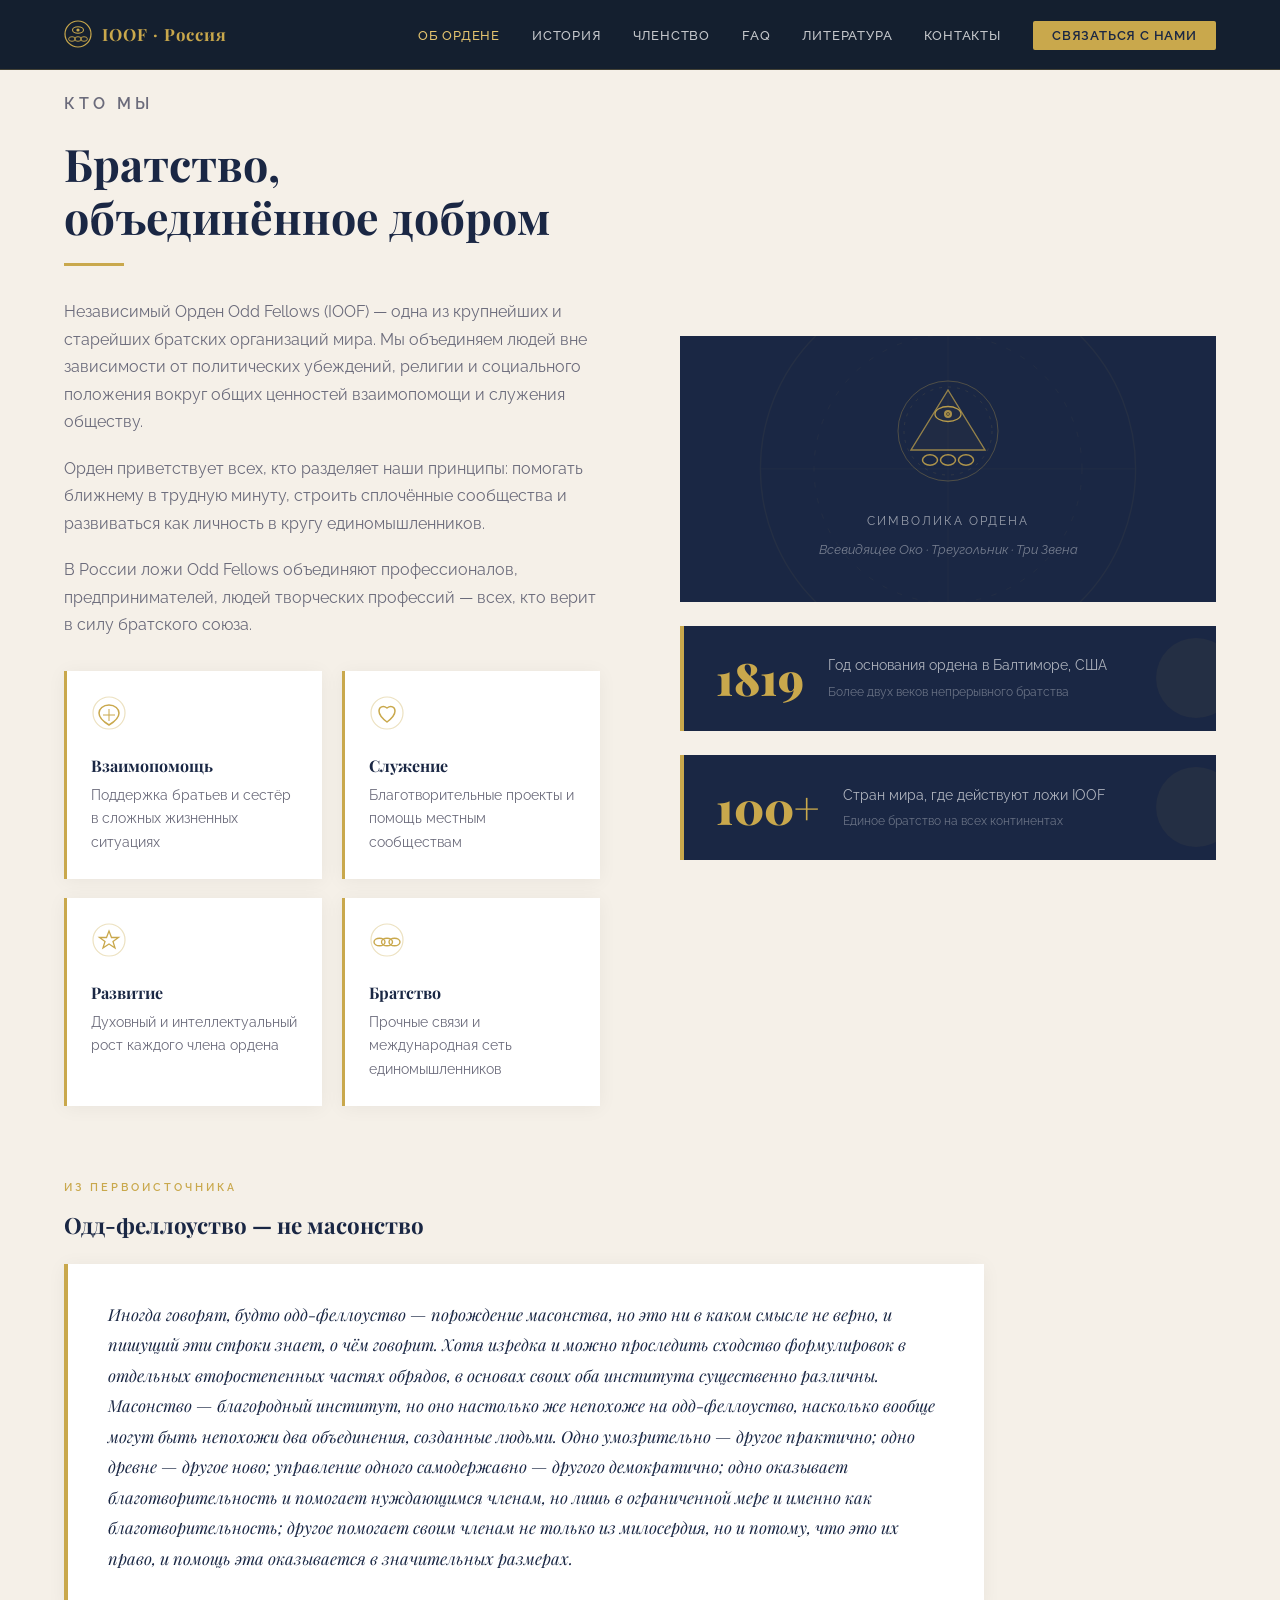
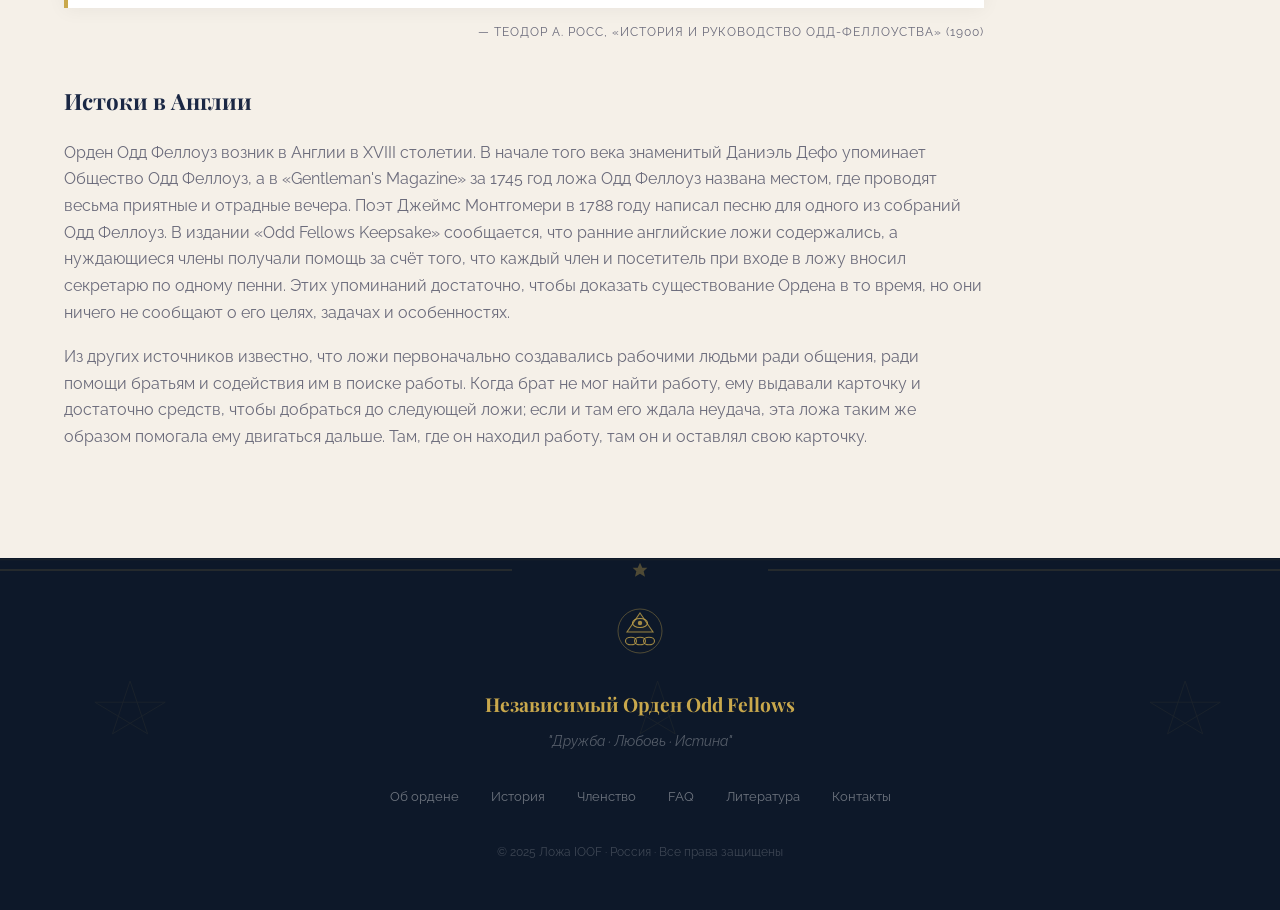
==== about.html @ f2718b56 "Cache-bust style.css and script.js across all pages The excerpt block added to about.html rendered u" ====
<!DOCTYPE html>
<html lang="ru">
<head>
<meta charset="UTF-8">
<meta name="viewport" content="width=device-width, initial-scale=1.0">
<title>Об ордене — Независимый Орден Odd Fellows</title>
<meta name="description" content="Кто мы: братство Odd Fellows, объединяющее людей вокруг дружбы, служения и взаимопомощи.">
<link href="https://fonts.googleapis.com/css2?family=Playfair+Display:ital,wght@0,400;0,600;0,700;0,900;1,400&family=Raleway:wght@300;400;500;600&display=swap" rel="stylesheet">
<link rel="stylesheet" href="style.css?v=2">
</head>
<body>
<nav>
  <a class="nav-logo" href="index.html">
    <svg width="28" height="28" viewBox="0 0 28 28" fill="none">
      <circle cx="14" cy="14" r="13" stroke="#c9a84c" stroke-width="1.2"/>
      <ellipse cx="14" cy="10" rx="5.5" ry="3.2" stroke="#c9a84c" stroke-width="1.1" fill="none"/>
      <circle cx="14" cy="10" r="1.6" fill="#c9a84c"/>
      <ellipse cx="8"  cy="19" rx="3.4" ry="2.3" stroke="#c9a84c" stroke-width=".9" fill="none"/>
      <ellipse cx="14" cy="19" rx="3.4" ry="2.3" stroke="#c9a84c" stroke-width=".9" fill="none"/>
      <ellipse cx="20" cy="19" rx="3.4" ry="2.3" stroke="#c9a84c" stroke-width=".9" fill="none"/>
    </svg>
    IOOF · Россия
  </a>
  <ul class="nav-links" id="navLinks">
    <li><a href="about.html" class="active">Об ордене</a></li>
    <li><a href="history.html">История</a></li>
    <li><a href="membership.html">Членство</a></li>
    <li><a href="faq.html">FAQ</a></li>
    <li><a href="literature.html">Литература</a></li>
    <li><a href="contact.html">Контакты</a></li>
    <li><a href="contact.html" class="nav-cta">Связаться с нами</a></li>
  </ul>
  <div class="burger" id="burger" onclick="toggleMenu()"><span></span><span></span><span></span></div>
</nav>
<section id="about">

  <!-- Background geometric watermark -->
  <svg class="about-bg-pattern" style="position:absolute;inset:0;width:100%;height:100%;pointer-events:none;opacity:.06" viewBox="0 0 1200 700" preserveAspectRatio="xMidYMid slice">
    <!-- Large hexagon grid pattern -->
    <g stroke="#1a2744" fill="none" stroke-width=".7">
      <polygon points="100,40 130,23 160,40 160,74 130,91 100,74"/>
      <polygon points="160,74 190,57 220,74 220,108 190,125 160,108"/>
      <polygon points="220,40 250,23 280,40 280,74 250,91 220,74"/>
      <polygon points="280,74 310,57 340,74 340,108 310,125 280,108"/>
      <polygon points="1000,500 1030,483 1060,500 1060,534 1030,551 1000,534"/>
      <polygon points="1060,534 1090,517 1120,534 1120,568 1090,585 1060,568"/>
    </g>
    <!-- Large compass rose center right -->
    <g transform="translate(1050,350)" stroke="#1a2744" fill="none" stroke-width=".6" opacity=".8">
      <circle r="80"/>
      <circle r="55" stroke-dasharray="4,8"/>
      <line x1="0" y1="-80" x2="0" y2="80"/>
      <line x1="-80" y1="0" x2="80" y2="0"/>
      <line x1="-56" y1="-56" x2="56" y2="56"/>
      <line x1="56" y1="-56" x2="-56" y2="56"/>
      <polygon points="0,-88 4,-74 0,-68 -4,-74" fill="#c9a84c" opacity=".5"/>
    </g>
  </svg>

  <div class="max-w">
    <div class="about-grid">
      <div class="about-text" style="position:relative;z-index:2">
        <p class="section-eyebrow">Кто мы</p>
        <h2 class="section-title">Братство,<br>объединённое добром</h2>
        <div class="gold-rule"></div>
        <p>Независимый Орден Odd Fellows (IOOF) — одна из крупнейших и старейших братских организаций мира. Мы объединяем людей вне зависимости от политических убеждений, религии и социального положения вокруг общих ценностей взаимопомощи и служения обществу.</p>
        <p>Орден приветствует всех, кто разделяет наши принципы: помогать ближнему в трудную минуту, строить сплочённые сообщества и развиваться как личность в кругу единомышленников.</p>
        <p>В России ложи Odd Fellows объединяют профессионалов, предпринимателей, людей творческих профессий — всех, кто верит в силу братского союза.</p>
        <div class="about-values">
          <!-- Value cards with SVG icons -->
          <div class="value-card">
            <svg class="value-card-icon" viewBox="0 0 36 36">
              <circle cx="18" cy="18" r="16" fill="none" stroke="#c9a84c" stroke-width="1.2" opacity=".35"/>
              <path d="M18 10 C12 10 8 14 8 18 C8 23 13 27 18 30 C23 27 28 23 28 18 C28 14 24 10 18 10Z" fill="none" stroke="#c9a84c" stroke-width="1.5"/>
              <line x1="18" y1="14" x2="18" y2="26" stroke="#c9a84c" stroke-width="1"/>
              <line x1="12" y1="20" x2="24" y2="20" stroke="#c9a84c" stroke-width="1"/>
            </svg>
            <h4>Взаимопомощь</h4>
            <p>Поддержка братьев и сестёр в сложных жизненных ситуациях</p>
          </div>
          <div class="value-card">
            <svg class="value-card-icon" viewBox="0 0 36 36">
              <circle cx="18" cy="18" r="16" fill="none" stroke="#c9a84c" stroke-width="1.2" opacity=".35"/>
              <path d="M10 16 C10 12 14 10 18 13 C22 10 26 12 26 16 C26 21 18 27 18 27 C18 27 10 21 10 16Z" fill="none" stroke="#c9a84c" stroke-width="1.5"/>
            </svg>
            <h4>Служение</h4>
            <p>Благотворительные проекты и помощь местным сообществам</p>
          </div>
          <div class="value-card">
            <svg class="value-card-icon" viewBox="0 0 36 36">
              <circle cx="18" cy="18" r="16" fill="none" stroke="#c9a84c" stroke-width="1.2" opacity=".35"/>
              <polygon points="18,9 20.5,15.5 27.5,15.5 22,19.5 24,26 18,22 12,26 14,19.5 8.5,15.5 15.5,15.5" fill="none" stroke="#c9a84c" stroke-width="1.3"/>
            </svg>
            <h4>Развитие</h4>
            <p>Духовный и интеллектуальный рост каждого члена ордена</p>
          </div>
          <div class="value-card">
            <svg class="value-card-icon" viewBox="0 0 36 36">
              <circle cx="18" cy="18" r="16" fill="none" stroke="#c9a84c" stroke-width="1.2" opacity=".35"/>
              <!-- Three linked chain loops -->
              <ellipse cx="10.5" cy="20" rx="5.5" ry="3.8" stroke="#c9a84c" stroke-width="1.4" fill="none"/>
              <ellipse cx="18" cy="20" rx="5.5" ry="3.8" stroke="#c9a84c" stroke-width="1.4" fill="none"/>
              <ellipse cx="25.5" cy="20" rx="5.5" ry="3.8" stroke="#c9a84c" stroke-width="1.4" fill="none"/>
            </svg>
            <h4>Братство</h4>
            <p>Прочные связи и международная сеть единомышленников</p>
          </div>
        </div>
      </div>

      <div class="about-visual" style="position:relative;z-index:2">
        <!-- Decorative IOOF symbol card -->
        <div style="background:var(--navy);padding:2.5rem;text-align:center;position:relative;overflow:hidden">
          <svg style="position:absolute;inset:0;width:100%;height:100%;opacity:.06" viewBox="0 0 400 300" preserveAspectRatio="xMidYMid slice">
            <circle cx="200" cy="150" r="140" fill="none" stroke="#c9a84c" stroke-width="1"/>
            <circle cx="200" cy="150" r="100" fill="none" stroke="#c9a84c" stroke-width=".6" stroke-dasharray="4,8"/>
            <line x1="60" y1="150" x2="340" y2="150" stroke="#c9a84c" stroke-width=".5"/>
            <line x1="200" y1="10" x2="200" y2="290" stroke="#c9a84c" stroke-width=".5"/>
          </svg>
          <svg width="110" height="110" viewBox="0 0 110 110" style="position:relative;z-index:1">
            <!-- Outer decorative ring -->
            <circle cx="55" cy="55" r="50" fill="none" stroke="#c9a84c" stroke-width="1" opacity=".3"/>
            <circle cx="55" cy="55" r="44" fill="none" stroke="#c9a84c" stroke-width=".6" opacity=".2" stroke-dasharray="3,6"/>
            <!-- Triangle -->
            <polygon points="55,14 92,74 18,74" stroke="#c9a84c" stroke-width="1.4" fill="rgba(201,168,76,.05)" opacity=".7"/>
            <!-- All-seeing eye -->
            <ellipse cx="55" cy="38" rx="13" ry="7.5" stroke="#c9a84c" stroke-width="1.3" fill="none" opacity=".9"/>
            <circle cx="55" cy="38" r="4" fill="#c9a84c" opacity=".8"/>
            <circle cx="55" cy="38" r="1.5" fill="none" stroke="rgba(13,24,41,.5)" stroke-width="1"/>
            <!-- Three links -->
            <ellipse cx="37" cy="84" rx="7.5" ry="5.2" stroke="#c9a84c" stroke-width="1.5" fill="none" opacity=".85"/>
            <ellipse cx="55" cy="84" rx="7.5" ry="5.2" stroke="#c9a84c" stroke-width="1.5" fill="none" opacity=".85"/>
            <ellipse cx="73" cy="84" rx="7.5" ry="5.2" stroke="#c9a84c" stroke-width="1.5" fill="none" opacity=".85"/>
          </svg>
          <p style="color:rgba(255,255,255,.55);font-size:.78rem;letter-spacing:2px;text-transform:uppercase;margin-top:1rem;position:relative;z-index:1">Символика Ордена</p>
          <p style="color:rgba(255,255,255,.4);font-size:.82rem;margin-top:.5rem;position:relative;z-index:1;font-style:italic">Всевидящее Око · Треугольник · Три Звена</p>
        </div>

        <!-- Stats -->
        <div class="stat-row">
          <div class="stat-num">1819</div>
          <div>
            <div class="stat-desc">Год основания ордена в Балтиморе, США</div>
            <div style="font-size:.75rem;color:rgba(255,255,255,.35);margin-top:.2rem">Более двух веков непрерывного братства</div>
          </div>
        </div>
        <div class="stat-row">
          <div class="stat-num">100+</div>
          <div>
            <div class="stat-desc">Стран мира, где действуют ложи IOOF</div>
            <div style="font-size:.75rem;color:rgba(255,255,255,.35);margin-top:.2rem">Единое братство на всех континентах</div>
          </div>
        </div>
      </div>
    </div>

    <div class="about-excerpt" style="position:relative;z-index:2">
      <p class="excerpt-eyebrow">Из первоисточника</p>
      <h3 class="excerpt-heading">Одд-феллоуство — не масонство</h3>
      <div class="excerpt-quote">
        <p>Иногда говорят, будто одд-феллоуство — порождение масонства, но это ни в каком смысле не верно, и пишущий эти строки знает, о чём говорит. Хотя изредка и можно проследить сходство формулировок в отдельных второстепенных частях обрядов, в основах своих оба института существенно различны. Масонство — благородный институт, но оно настолько же непохоже на одд-феллоуство, насколько вообще могут быть непохожи два объединения, созданные людьми. Одно умозрительно — другое практично; одно древне — другое ново; управление одного самодержавно — другого демократично; одно оказывает благотворительность и помогает нуждающимся членам, но лишь в ограниченной мере и именно как благотворительность; другое помогает своим членам не только из милосердия, но и потому, что это их право, и помощь эта оказывается в значительных размерах.</p>
      </div>
      <p class="excerpt-source">— Теодор А. Росс, «История и руководство одд-феллоуства» (1900)</p>

      <h3 class="excerpt-heading">Истоки в Англии</h3>
      <div class="excerpt-body">
        <p>Орден Одд Феллоуз возник в Англии в XVIII столетии. В начале того века знаменитый Даниэль Дефо упоминает Общество Одд Феллоуз, а в «Gentleman's Magazine» за 1745 год ложа Одд Феллоуз названа местом, где проводят весьма приятные и отрадные вечера. Поэт Джеймс Монтгомери в 1788 году написал песню для одного из собраний Одд Феллоуз. В издании «Odd Fellows Keepsake» сообщается, что ранние английские ложи содержались, а нуждающиеся члены получали помощь за счёт того, что каждый член и посетитель при входе в ложу вносил секретарю по одному пенни. Этих упоминаний достаточно, чтобы доказать существование Ордена в то время, но они ничего не сообщают о его целях, задачах и особенностях.</p>
        <p>Из других источников известно, что ложи первоначально создавались рабочими людьми ради общения, ради помощи братьям и содействия им в поиске работы. Когда брат не мог найти работу, ему выдавали карточку и достаточно средств, чтобы добраться до следующей ложи; если и там его ждала неудача, эта ложа таким же образом помогала ему двигаться дальше. Там, где он находил работу, там он и оставлял свою карточку.</p>
      </div>
    </div>
  </div>
</section>
<footer>
  <!-- Decorative background SVG -->
  <svg style="position:absolute;inset:0;width:100%;height:100%;opacity:.07;pointer-events:none" viewBox="0 0 1400 200" preserveAspectRatio="xMidYMid slice">
    <!-- Full-width star pattern -->
    <g stroke="#c9a84c" fill="none" stroke-width=".5">
      <polygon points="100,100 110,70 120,100 90,82 130,82"/>
      <polygon points="400,100 410,70 420,100 390,82 430,82"/>
      <polygon points="700,100 710,70 720,100 690,82 730,82"/>
      <polygon points="1000,100 1010,70 1020,100 990,82 1030,82"/>
      <polygon points="1300,100 1310,70 1320,100 1290,82 1330,82"/>
    </g>
    <line x1="0" y1="1" x2="1400" y2="1" stroke="#c9a84c" stroke-width=".7"/>
  </svg>
  <!-- Ornamental top border -->
  <svg style="position:absolute;top:0;left:0;right:0;width:100%;height:24px;opacity:.35" viewBox="0 0 1400 24" preserveAspectRatio="xMidYMid meet">
    <line x1="0" y1="12" x2="560" y2="12" stroke="#c9a84c" stroke-width=".8"/>
    <g transform="translate(700,12)">
      <polygon points="0,-8 2.5,-2.5 8,-2.5 4,1.5 5.5,7.5 0,4 -5.5,7.5 -4,1.5 -8,-2.5 -2.5,-2.5" fill="#c9a84c"/>
    </g>
    <line x1="840" y1="12" x2="1400" y2="12" stroke="#c9a84c" stroke-width=".8"/>
  </svg>

  <div style="position:relative;z-index:2;margin-bottom:2rem">
    <svg width="50" height="50" viewBox="0 0 50 50" style="display:block;margin:0 auto 1rem">
      <circle cx="25" cy="25" r="22" fill="none" stroke="#c9a84c" stroke-width=".9" opacity=".4"/>
      <ellipse cx="25" cy="17" rx="7.5" ry="4.5" stroke="#c9a84c" stroke-width="1.1" fill="none" opacity=".85"/>
      <circle cx="25" cy="17" r="2.2" fill="#c9a84c" opacity=".8"/>
      <polygon points="25,7 38,26 12,26" stroke="#c9a84c" stroke-width="1.1" fill="rgba(201,168,76,.06)" opacity=".75"/>
      <ellipse cx="16" cy="35" rx="5.5" ry="3.8" stroke="#c9a84c" stroke-width="1.1" fill="none" opacity=".8"/>
      <ellipse cx="25" cy="35" rx="5.5" ry="3.8" stroke="#c9a84c" stroke-width="1.1" fill="none" opacity=".8"/>
      <ellipse cx="34" cy="35" rx="5.5" ry="3.8" stroke="#c9a84c" stroke-width="1.1" fill="none" opacity=".8"/>
    </svg>
  </div>

  <div class="footer-logo">Независимый Орден Odd Fellows</div>
  <p class="footer-motto">"Дружба · Любовь · Истина"</p>
  <div class="footer-links">
    <a href="about.html">Об ордене</a>
    <a href="history.html">История</a>
    <a href="membership.html">Членство</a>
    <a href="faq.html">FAQ</a>
    <a href="literature.html">Литература</a>
    <a href="contact.html">Контакты</a>
  </div>
  <p class="footer-copy">© 2025 Ложа IOOF · Россия · Все права защищены</p>
</footer>
<script src="script.js?v=2"></script>
</body>
</html>
---- style.css ----
*,*::before,*::after{box-sizing:border-box;margin:0;padding:0}
:root{
  --navy:#1a2744;--navy2:#243460;--navy3:#0d1829;
  --gold:#c9a84c;--gold2:#e2c26e;--gold3:#f0d898;
  --cream:#f5f0e8;--white:#ffffff;
  --text:#1e1e2e;--muted:#6b6b7b;
}
html{scroll-behavior:smooth}
body{font-family:'Raleway',sans-serif;background:var(--white);color:var(--text);line-height:1.7;overflow-x:hidden}

/* NAV */
nav{position:fixed;top:0;left:0;right:0;z-index:100;background:rgba(13,24,41,0.97);backdrop-filter:blur(10px);display:flex;align-items:center;justify-content:space-between;padding:0 5%;height:70px;border-bottom:1px solid rgba(201,168,76,0.25)}
.nav-logo{font-family:'Playfair Display',serif;color:var(--gold);font-size:1.05rem;font-weight:700;letter-spacing:1px;text-decoration:none;display:flex;align-items:center;gap:10px}
.nav-links{display:flex;gap:2rem;list-style:none}
.nav-links a{color:rgba(255,255,255,0.75);text-decoration:none;font-size:0.82rem;font-weight:500;letter-spacing:0.8px;text-transform:uppercase;transition:color .2s}
.nav-links a:hover{color:var(--gold2)}
.nav-cta{background:var(--gold);color:var(--navy)!important;padding:.45rem 1.2rem;border-radius:2px;font-weight:600!important;transition:background .2s!important}
.nav-cta:hover{background:var(--gold2)!important}
.burger{display:none;flex-direction:column;gap:5px;cursor:pointer}
.burger span{width:24px;height:2px;background:var(--gold);display:block}

/* HERO */
#home{min-height:100vh;background:linear-gradient(170deg,#060e1c 0%,var(--navy) 55%,var(--navy2) 100%);display:flex;flex-direction:column;align-items:center;justify-content:center;text-align:center;padding:100px 5% 80px;position:relative;overflow:hidden}
.hero-stars{position:absolute;inset:0;pointer-events:none;z-index:0}
.hero-geo{position:absolute;inset:0;pointer-events:none;z-index:1}
.hero-content{position:relative;z-index:3}
.hero-badge{font-size:.7rem;font-weight:600;letter-spacing:4px;text-transform:uppercase;color:var(--gold);opacity:.8;margin-bottom:1.2rem}
.hero-title{font-family:'Playfair Display',serif;font-size:clamp(2.4rem,6vw,5rem);font-weight:900;color:var(--white);line-height:1.08;margin-bottom:.5rem}
.hero-title em{font-style:normal;color:var(--gold)}
.hero-sub{font-size:clamp(.95rem,2vw,1.2rem);font-weight:300;color:rgba(255,255,255,.55);margin-bottom:2.5rem}
.hero-motto{font-family:'Playfair Display',serif;font-size:1rem;font-style:italic;color:rgba(255,255,255,.4);margin-bottom:3rem;line-height:1.9}
.hero-btns{display:flex;gap:1rem;flex-wrap:wrap;justify-content:center}
.btn-primary{background:var(--gold);color:var(--navy);padding:.9rem 2.2rem;text-decoration:none;font-weight:700;font-size:.88rem;letter-spacing:1px;text-transform:uppercase;border-radius:2px;transition:background .2s,transform .2s;display:inline-block}
.btn-primary:hover{background:var(--gold2);transform:translateY(-2px)}
.btn-outline{border:1.5px solid rgba(201,168,76,.5);color:rgba(255,255,255,.85);padding:.9rem 2.2rem;text-decoration:none;font-weight:500;font-size:.88rem;letter-spacing:1px;text-transform:uppercase;border-radius:2px;transition:border-color .2s,color .2s,transform .2s;display:inline-block}
.btn-outline:hover{border-color:var(--gold);color:var(--gold);transform:translateY(-2px)}
.scroll-cue{position:absolute;bottom:28px;left:50%;transform:translateX(-50%);z-index:3;display:flex;flex-direction:column;align-items:center;gap:6px;opacity:.4;animation:bounce 2.2s ease-in-out infinite}
.scroll-cue span{width:1px;height:32px;background:var(--gold);display:block}
.scroll-cue small{font-size:.62rem;letter-spacing:3px;text-transform:uppercase;color:var(--gold)}

/* KEYFRAMES */
@keyframes bounce{0%,100%{transform:translateX(-50%) translateY(0)}50%{transform:translateX(-50%) translateY(7px)}}
@keyframes rotate-slow{from{transform:rotate(0deg)}to{transform:rotate(360deg)}}
@keyframes rotate-rev{from{transform:rotate(0deg)}to{transform:rotate(-360deg)}}
@keyframes float-y{0%,100%{transform:translateY(0)}50%{transform:translateY(-9px)}}
@keyframes pulse-gold{0%,100%{opacity:.4}50%{opacity:1}}
@keyframes twinkle{0%,100%{opacity:.15}50%{opacity:.9}}
@keyframes fadeUp{from{opacity:0;transform:translateY(24px)}to{opacity:1;transform:none}}
@keyframes spin-ring{from{transform:rotate(0deg)}to{transform:rotate(360deg)}}
@keyframes draw-line{from{stroke-dashoffset:600}to{stroke-dashoffset:0}}
@keyframes shimmer{0%,100%{opacity:.6}50%{opacity:1}}
@keyframes chain-pulse{0%,100%{opacity:.7}50%{opacity:1;filter:drop-shadow(0 0 6px rgba(201,168,76,.6))}}

/* SECTIONS */
section{padding:90px 5%}
.section-eyebrow{font-size:.7rem;font-weight:600;letter-spacing:4px;text-transform:uppercase;color:var(--gold);margin-bottom:.8rem}
.section-title{font-family:'Playfair Display',serif;font-size:clamp(1.8rem,3.5vw,2.8rem);font-weight:700;color:var(--navy);line-height:1.2;margin-bottom:1.2rem}
.section-title.light{color:var(--white)}
.gold-rule{width:60px;height:3px;background:var(--gold);margin-bottom:2rem}
.gold-rule.center{margin-left:auto;margin-right:auto}
.max-w{max-width:1200px;margin:0 auto}

/* ORNAMENTAL DIVIDERS */
.orn-divider{display:flex;align-items:center;justify-content:center;padding:0 5%;background:var(--cream)}
.orn-divider-dark{display:flex;align-items:center;justify-content:center;padding:0 5%;background:var(--navy)}

/* ABOUT */
#about{background:var(--cream);position:relative;overflow:hidden}
.about-bg-pattern{position:absolute;inset:0;pointer-events:none;opacity:.4}
.about-grid{display:grid;grid-template-columns:1fr 1fr;gap:5rem;align-items:center;position:relative;z-index:2}
.about-text p{color:var(--muted);margin-bottom:1.2rem;font-size:1.01rem}
.about-values{display:grid;grid-template-columns:1fr 1fr;gap:1.2rem;margin-top:2rem}
.value-card{background:var(--white);padding:1.5rem;border-left:3px solid var(--gold);box-shadow:0 2px 18px rgba(0,0,0,.05);transition:transform .25s,box-shadow .25s}
.value-card:hover{transform:translateY(-3px);box-shadow:0 8px 28px rgba(0,0,0,.1)}
.value-card-icon{width:36px;height:36px;margin-bottom:.8rem}
.value-card h4{font-family:'Playfair Display',serif;font-size:1rem;color:var(--navy);margin-bottom:.3rem}
.value-card p{font-size:.87rem;color:var(--muted);margin:0}
.about-excerpt{margin-top:4.5rem;max-width:920px}
.excerpt-eyebrow{font-size:.7rem;font-weight:600;letter-spacing:3px;text-transform:uppercase;color:var(--gold);margin-bottom:.6rem}
.excerpt-heading{font-family:'Playfair Display',serif;font-size:1.4rem;color:var(--navy);margin-bottom:1.2rem}
.excerpt-quote{background:var(--white);border-left:4px solid var(--gold);padding:2.2rem 2.5rem;box-shadow:0 2px 18px rgba(0,0,0,.05);margin-bottom:.8rem}
.excerpt-quote p{font-family:'Playfair Display',serif;font-style:italic;color:var(--navy);font-size:1.03rem;line-height:1.85}
.excerpt-source{text-align:right;font-size:.78rem;letter-spacing:1px;color:var(--muted);text-transform:uppercase;margin-bottom:2.5rem}
.excerpt-body p{color:var(--muted);margin-bottom:1.1rem;font-size:.98rem}
.about-visual{display:flex;flex-direction:column;gap:1.5rem}
.stat-row{background:var(--navy);padding:1.8rem 2rem;color:var(--white);display:flex;align-items:center;gap:1.5rem;border-left:4px solid var(--gold);position:relative;overflow:hidden}
.stat-row::before{content:'';position:absolute;right:-20px;top:50%;transform:translateY(-50%);width:80px;height:80px;border-radius:50%;background:rgba(201,168,76,.06);pointer-events:none}
.stat-num{font-family:'Playfair Display',serif;font-size:2.8rem;font-weight:900;color:var(--gold);line-height:1;flex-shrink:0}
.stat-desc{font-size:.88rem;color:rgba(255,255,255,.65)}

/* QUOTE BAND */
.quote-band{background:var(--navy);padding:80px 5%;text-align:center;position:relative;overflow:hidden}
.quote-text{font-family:'Playfair Display',serif;font-size:clamp(1.4rem,3vw,2.2rem);font-style:italic;color:var(--white);line-height:1.6;max-width:800px;margin:0 auto 1.5rem;position:relative;z-index:2}
.quote-text::before,.quote-text::after{content:'\201C';font-size:5rem;color:var(--gold);opacity:.2;line-height:0;vertical-align:-.4em}
.quote-text::after{content:'\201D'}
.quote-source{font-size:.8rem;letter-spacing:3px;text-transform:uppercase;color:var(--gold);opacity:.7;position:relative;z-index:2}

/* HISTORY */
#history{background:var(--white);position:relative;overflow:hidden}
.history-2col{display:grid;grid-template-columns:1fr 1fr;gap:4rem;align-items:start}
.timeline{position:relative;padding-left:2rem}
.timeline::before{content:'';position:absolute;left:0;top:0;bottom:0;width:1px;background:linear-gradient(to bottom,var(--gold),rgba(201,168,76,.1))}
.tl-item{position:relative;padding-bottom:2.2rem;padding-left:2rem}
.tl-item::before{content:'';position:absolute;left:-2.3rem;top:.4rem;width:10px;height:10px;border-radius:50%;background:var(--gold);border:2px solid var(--cream)}
.tl-year{font-family:'Playfair Display',serif;font-size:.82rem;font-weight:700;color:var(--gold);letter-spacing:2px;margin-bottom:.25rem}
.tl-item h3{font-family:'Playfair Display',serif;font-size:1.1rem;color:var(--navy);margin-bottom:.35rem}
.tl-item p{color:var(--muted);font-size:.92rem}

/* CARTOUCHE PRINCIPLES */
.cartouche-grid{display:grid;grid-template-columns:repeat(3,1fr);gap:2rem;margin-top:4rem}
.cartouche{position:relative;text-align:center}
.cartouche-body{padding:2.5rem 1.8rem 2rem;background:var(--white);border:1px solid rgba(201,168,76,.2);transition:box-shadow .25s,transform .25s}
.cartouche-body:hover{box-shadow:0 10px 36px rgba(26,39,68,.1);transform:translateY(-4px)}
.cartouche-icon{width:72px;height:72px;margin:0 auto 1.2rem}
.cartouche-body h3{font-family:'Playfair Display',serif;font-size:1.2rem;color:var(--navy);margin-bottom:.6rem}
.cartouche-body p{color:var(--muted);font-size:.9rem}

/* MEMBERSHIP */
#membership{background:var(--navy);position:relative;overflow:hidden}
.membership-grid{display:grid;grid-template-columns:1fr 1fr;gap:4rem;align-items:start;margin-top:3rem}
.col-head{font-family:'Playfair Display',serif;font-size:1.15rem;color:var(--gold);margin-bottom:.5rem}
.req-list{list-style:none}
.req-list li{display:flex;align-items:flex-start;gap:.9rem;padding:.9rem 0;border-bottom:1px solid rgba(255,255,255,.07);color:rgba(255,255,255,.78);font-size:.93rem}
.req-list li::before{content:'◆';color:var(--gold);font-size:.6rem;margin-top:.4rem;flex-shrink:0}
.steps-list{list-style:none;counter-reset:step}
.steps-list li{counter-increment:step;display:flex;gap:1.2rem;padding:.9rem 0;border-bottom:1px solid rgba(255,255,255,.07);color:rgba(255,255,255,.78);font-size:.93rem}
.steps-list li::before{content:counter(step,decimal-leading-zero);font-family:'Playfair Display',serif;font-size:1.2rem;color:var(--gold);font-weight:700;flex-shrink:0;line-height:1.3}

/* FAQ */
#faq{background:var(--white);position:relative;overflow:hidden}
.faq-list{max-width:900px;margin:3rem auto 0;display:flex;flex-direction:column;gap:.9rem}
.faq-item{background:var(--cream);border:1px solid rgba(201,168,76,.25);border-radius:2px;overflow:hidden}
.faq-item[open]{border-color:rgba(201,168,76,.55)}
.faq-question{list-style:none;cursor:pointer;padding:1.3rem 1.6rem;display:flex;align-items:center;justify-content:space-between;gap:1rem;font-family:'Playfair Display',serif;font-size:1rem;color:var(--navy);font-weight:600}
.faq-question::-webkit-details-marker{display:none}
.faq-icon{flex-shrink:0;width:24px;height:24px;border:1.5px solid var(--gold);border-radius:50%;display:flex;align-items:center;justify-content:center;color:var(--gold);font-size:1.05rem;line-height:1;transition:transform .25s}
.faq-item[open] .faq-icon{transform:rotate(45deg)}
.faq-answer{padding:0 1.6rem 1.5rem;color:var(--muted);font-size:.92rem}
.faq-answer p{margin-bottom:.8rem}
.faq-answer p:last-child{margin-bottom:0}

/* DOCUMENTS */
#literature{background:var(--cream);position:relative;overflow:hidden}
.doc-intro{color:var(--muted);max-width:640px}
.doc-grid{display:flex;flex-wrap:wrap;justify-content:center;gap:2rem;margin-top:3rem}
.doc-card{background:var(--white);border:1px solid rgba(201,168,76,.25);padding:2.5rem 2rem;text-align:center;transition:transform .25s,box-shadow .25s;display:flex;flex-direction:column;align-items:center;width:300px}
.doc-card:hover{transform:translateY(-4px);box-shadow:0 10px 36px rgba(26,39,68,.1)}
.doc-icon{width:60px;height:60px;margin-bottom:1.2rem}
.doc-card h3{font-family:'Playfair Display',serif;font-size:1.1rem;color:var(--navy);margin-bottom:.6rem}
.doc-card p{color:var(--muted);font-size:.88rem;margin-bottom:1.5rem}
.doc-link{background:var(--navy);color:var(--gold);padding:.75rem 1.7rem;text-decoration:none;font-size:.8rem;font-weight:700;letter-spacing:1.5px;text-transform:uppercase;border-radius:2px;transition:background .2s;margin-top:auto}
.doc-link:hover{background:var(--navy2)}

/* CONTACT */
#contact{background:var(--white);position:relative;overflow:hidden}
.contact-grid{display:grid;grid-template-columns:1fr 1fr;gap:5rem;margin-top:3rem}
.contact-item{display:flex;gap:1.2rem;margin-bottom:2rem;align-items:flex-start}
.contact-icon{width:46px;height:46px;background:var(--navy);border-radius:50%;display:flex;align-items:center;justify-content:center;flex-shrink:0}
.contact-icon svg{width:20px;height:20px;fill:var(--gold)}
.contact-item h4{font-family:'Playfair Display',serif;font-size:.95rem;color:var(--navy);margin-bottom:.2rem}
.contact-item p,.contact-item a{color:var(--muted);font-size:.92rem;text-decoration:none;transition:color .2s}
.contact-item a:hover{color:var(--gold)}

/* FOOTER */
footer{background:var(--navy3);padding:3rem 5%;text-align:center;position:relative;overflow:hidden}
.footer-logo{font-family:'Playfair Display',serif;color:var(--gold);font-size:1.2rem;font-weight:700;margin-bottom:.6rem;position:relative;z-index:2}
.footer-motto{font-style:italic;color:rgba(255,255,255,.3);font-size:.88rem;margin-bottom:2rem;position:relative;z-index:2}
.footer-links{display:flex;gap:2rem;justify-content:center;flex-wrap:wrap;margin-bottom:2rem;position:relative;z-index:2}
.footer-links a{color:rgba(255,255,255,.4);text-decoration:none;font-size:.82rem;transition:color .2s}
.footer-links a:hover{color:var(--gold)}
.footer-copy{color:rgba(255,255,255,.2);font-size:.78rem;position:relative;z-index:2}

/* RESPONSIVE */
@media(max-width:900px){
  .nav-links{display:none}
  .burger{display:flex}
  .nav-links.open{display:flex;flex-direction:column;position:fixed;top:70px;left:0;right:0;background:var(--navy3);padding:2rem;gap:1.5rem;border-bottom:1px solid rgba(201,168,76,.2)}
  .about-grid,.membership-grid,.contact-grid,.history-2col{grid-template-columns:1fr;gap:2rem}
  .about-values,.form-grid{grid-template-columns:1fr}
  .cartouche-grid{grid-template-columns:1fr 1fr}
}
@media(max-width:560px){
  .cartouche-grid{grid-template-columns:1fr}
  .hero-btns{flex-direction:column;align-items:center}
}
.nav-links a.active{color:var(--gold2)}
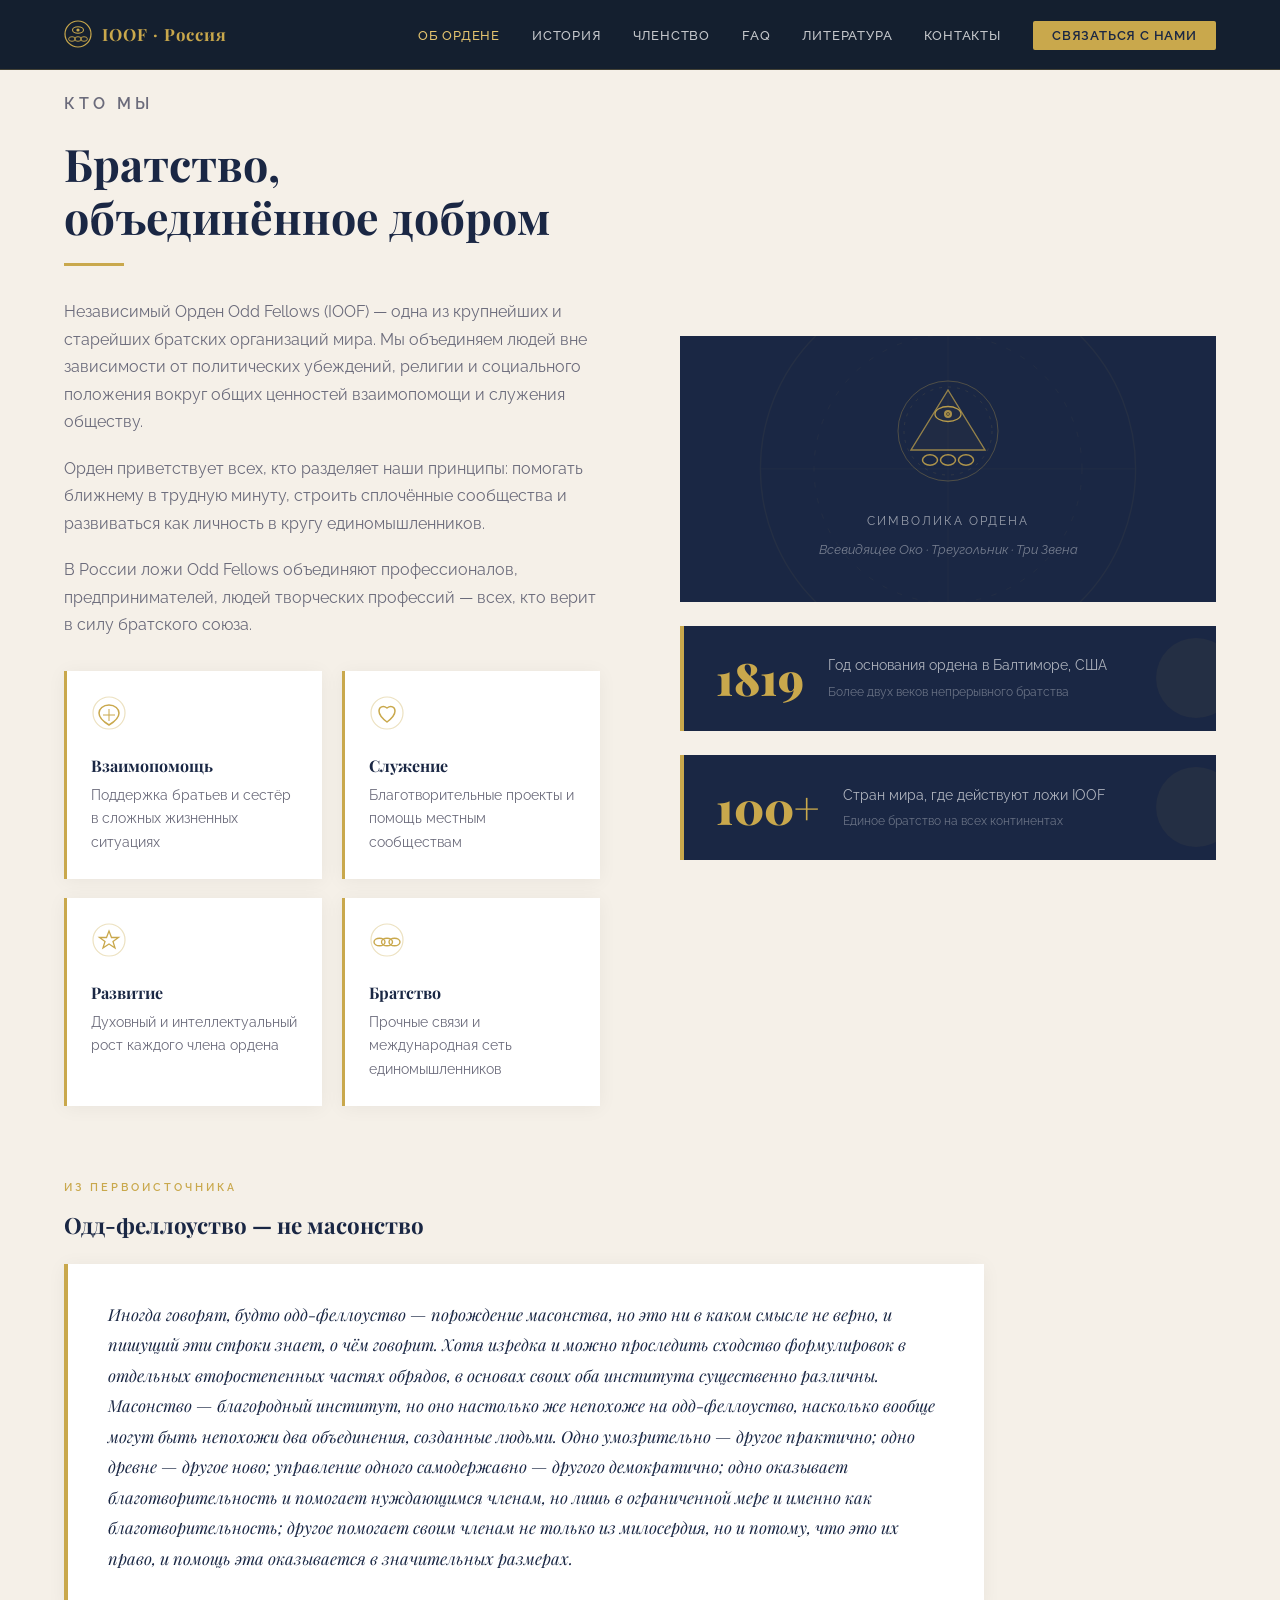
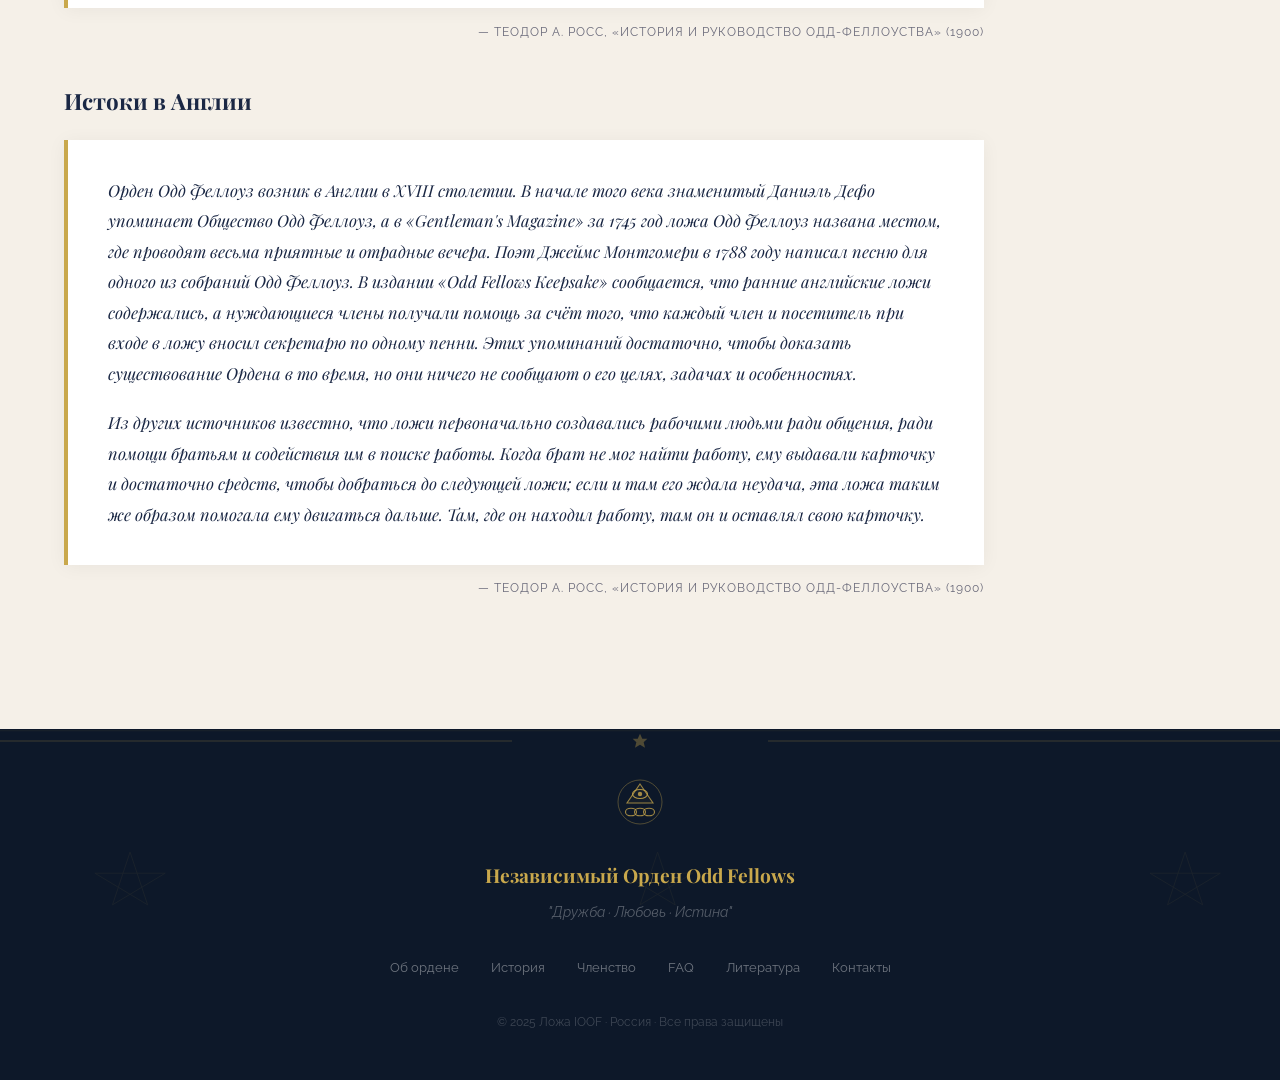
==== commit a92f59fd: "Frame "Истоки в Англии" like the Freemasonry excerpt, cache-bust to v3 Both historical excerpts on t" ====
--- a/about.html
+++ b/about.html
@@ -6,7 +6,7 @@
 <title>Об ордене — Независимый Орден Odd Fellows</title>
 <meta name="description" content="Кто мы: братство Odd Fellows, объединяющее людей вокруг дружбы, служения и взаимопомощи.">
 <link href="https://fonts.googleapis.com/css2?family=Playfair+Display:ital,wght@0,400;0,600;0,700;0,900;1,400&family=Raleway:wght@300;400;500;600&display=swap" rel="stylesheet">
-<link rel="stylesheet" href="style.css?v=2">
+<link rel="stylesheet" href="style.css?v=3">
 </head>
 <body>
 <nav>
@@ -163,10 +163,11 @@
       <p class="excerpt-source">— Теодор А. Росс, «История и руководство одд-феллоуства» (1900)</p>
 
       <h3 class="excerpt-heading">Истоки в Англии</h3>
-      <div class="excerpt-body">
+      <div class="excerpt-quote">
         <p>Орден Одд Феллоуз возник в Англии в XVIII столетии. В начале того века знаменитый Даниэль Дефо упоминает Общество Одд Феллоуз, а в «Gentleman's Magazine» за 1745 год ложа Одд Феллоуз названа местом, где проводят весьма приятные и отрадные вечера. Поэт Джеймс Монтгомери в 1788 году написал песню для одного из собраний Одд Феллоуз. В издании «Odd Fellows Keepsake» сообщается, что ранние английские ложи содержались, а нуждающиеся члены получали помощь за счёт того, что каждый член и посетитель при входе в ложу вносил секретарю по одному пенни. Этих упоминаний достаточно, чтобы доказать существование Ордена в то время, но они ничего не сообщают о его целях, задачах и особенностях.</p>
         <p>Из других источников известно, что ложи первоначально создавались рабочими людьми ради общения, ради помощи братьям и содействия им в поиске работы. Когда брат не мог найти работу, ему выдавали карточку и достаточно средств, чтобы добраться до следующей ложи; если и там его ждала неудача, эта ложа таким же образом помогала ему двигаться дальше. Там, где он находил работу, там он и оставлял свою карточку.</p>
       </div>
+      <p class="excerpt-source">— Теодор А. Росс, «История и руководство одд-феллоуства» (1900)</p>
     </div>
   </div>
 </section>
--- a/style.css
+++ b/style.css
@@ -79,9 +79,9 @@
 .excerpt-eyebrow{font-size:.7rem;font-weight:600;letter-spacing:3px;text-transform:uppercase;color:var(--gold);margin-bottom:.6rem}
 .excerpt-heading{font-family:'Playfair Display',serif;font-size:1.4rem;color:var(--navy);margin-bottom:1.2rem}
 .excerpt-quote{background:var(--white);border-left:4px solid var(--gold);padding:2.2rem 2.5rem;box-shadow:0 2px 18px rgba(0,0,0,.05);margin-bottom:.8rem}
-.excerpt-quote p{font-family:'Playfair Display',serif;font-style:italic;color:var(--navy);font-size:1.03rem;line-height:1.85}
+.excerpt-quote p{font-family:'Playfair Display',serif;font-style:italic;color:var(--navy);font-size:1.03rem;line-height:1.85;margin-bottom:1.2rem}
+.excerpt-quote p:last-child{margin-bottom:0}
 .excerpt-source{text-align:right;font-size:.78rem;letter-spacing:1px;color:var(--muted);text-transform:uppercase;margin-bottom:2.5rem}
-.excerpt-body p{color:var(--muted);margin-bottom:1.1rem;font-size:.98rem}
 .about-visual{display:flex;flex-direction:column;gap:1.5rem}
 .stat-row{background:var(--navy);padding:1.8rem 2rem;color:var(--white);display:flex;align-items:center;gap:1.5rem;border-left:4px solid var(--gold);position:relative;overflow:hidden}
 .stat-row::before{content:'';position:absolute;right:-20px;top:50%;transform:translateY(-50%);width:80px;height:80px;border-radius:50%;background:rgba(201,168,76,.06);pointer-events:none}
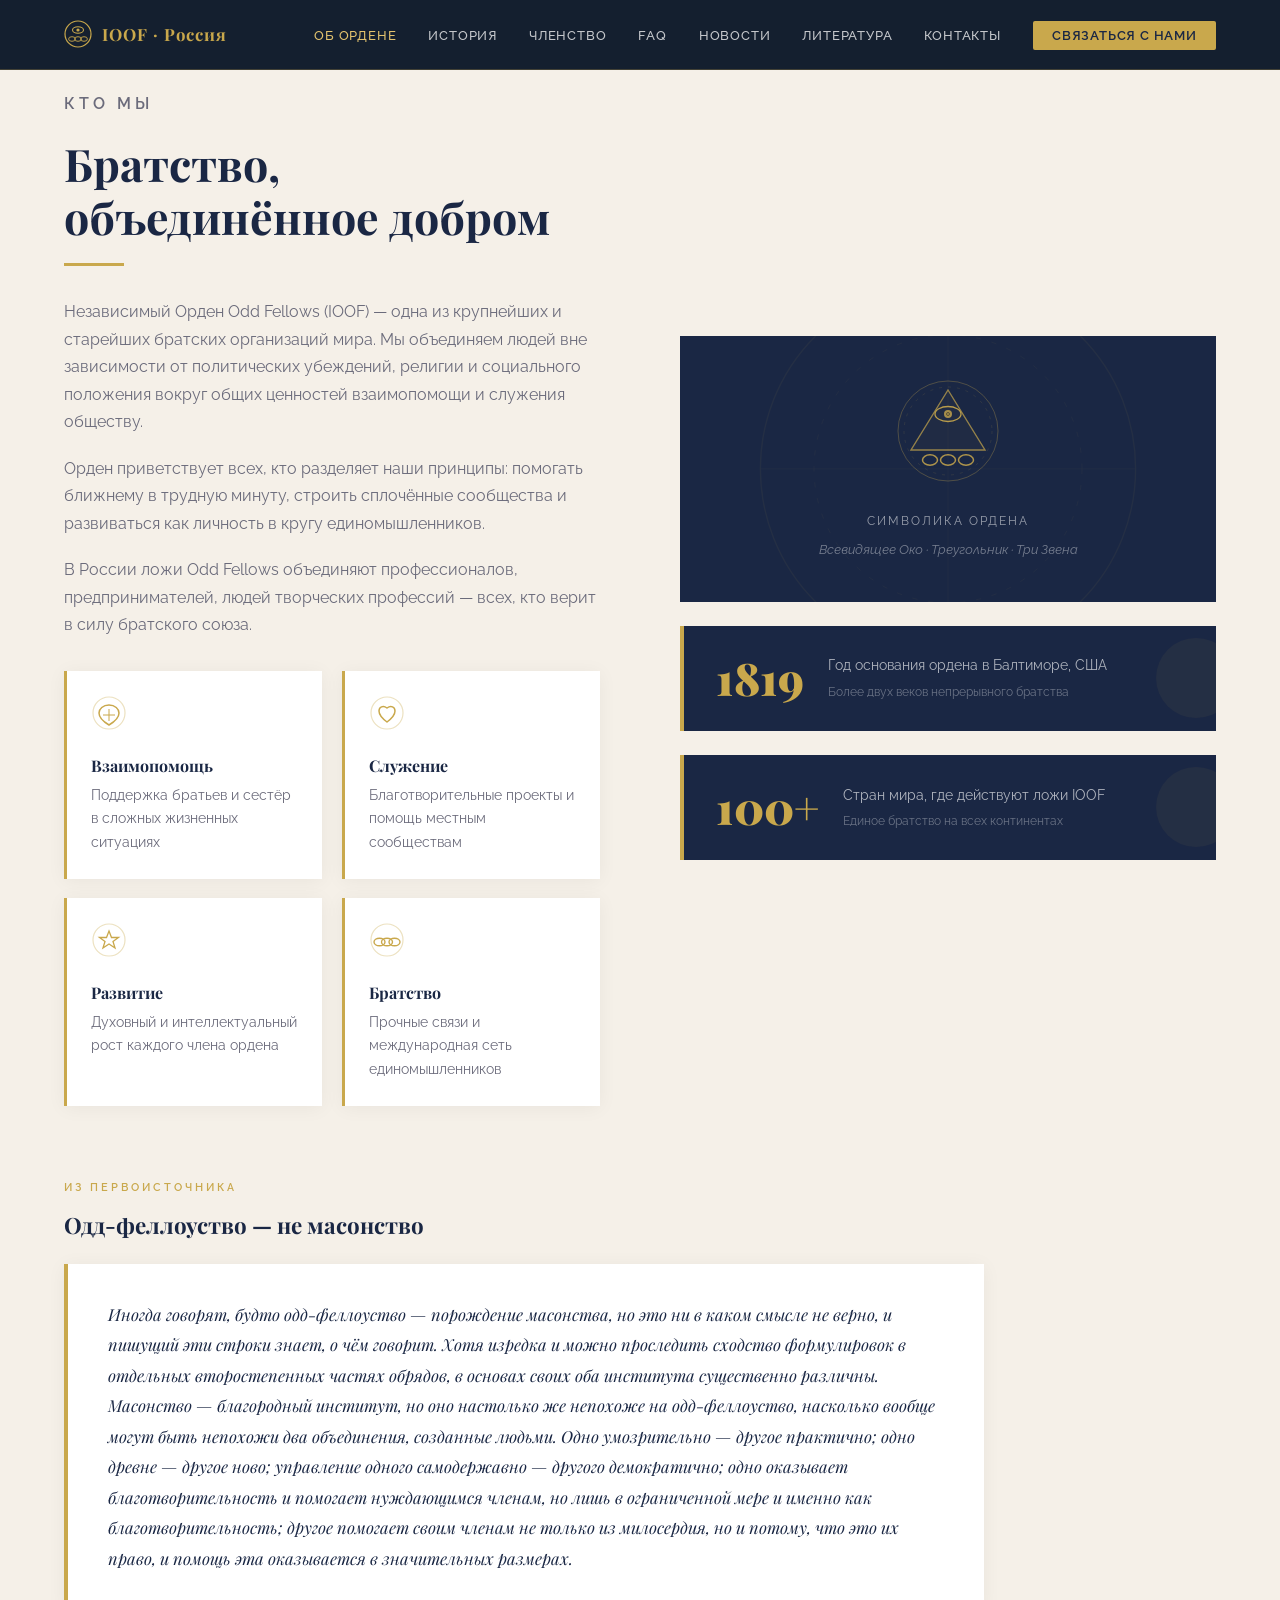
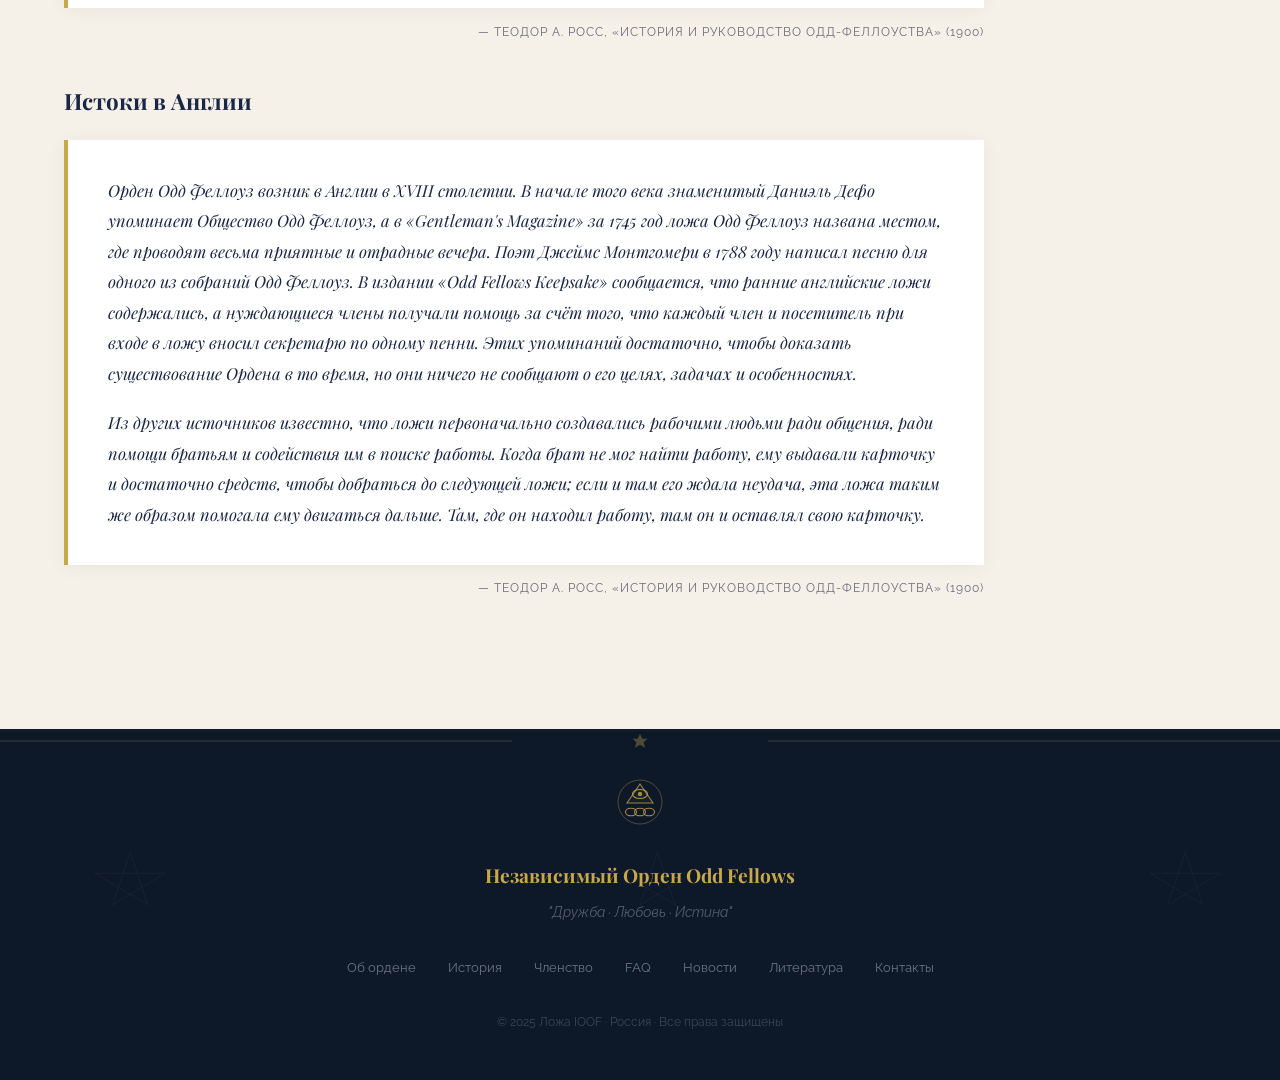
==== commit 7331023a: "Add News section with weekly-updatable news.json feed Adds news.html plus a news.json data file rend" ====
--- a/about.html
+++ b/about.html
@@ -26,6 +26,7 @@
     <li><a href="history.html">История</a></li>
     <li><a href="membership.html">Членство</a></li>
     <li><a href="faq.html">FAQ</a></li>
+    <li><a href="news.html">Новости</a></li>
     <li><a href="literature.html">Литература</a></li>
     <li><a href="contact.html">Контакты</a></li>
     <li><a href="contact.html" class="nav-cta">Связаться с нами</a></li>
@@ -212,6 +213,7 @@
     <a href="history.html">История</a>
     <a href="membership.html">Членство</a>
     <a href="faq.html">FAQ</a>
+    <a href="news.html">Новости</a>
     <a href="literature.html">Литература</a>
     <a href="contact.html">Контакты</a>
   </div>
--- a/style.css
+++ b/style.css
@@ -139,6 +139,22 @@
 .faq-answer p{margin-bottom:.8rem}
 .faq-answer p:last-child{margin-bottom:0}
 
+/* NEWS */
+#news{background:var(--white);position:relative;overflow:hidden}
+.news-intro{color:var(--muted);max-width:640px}
+.news-list{max-width:880px;margin:3rem auto 0;display:flex;flex-direction:column;gap:1.4rem}
+.news-card{background:var(--cream);border-left:3px solid var(--gold);padding:1.8rem 2.2rem;transition:transform .25s,box-shadow .25s}
+.news-card:hover{transform:translateY(-2px);box-shadow:0 8px 28px rgba(26,39,68,.08)}
+.news-meta{display:flex;flex-wrap:wrap;gap:.8rem;align-items:center;font-size:.72rem;letter-spacing:1.5px;text-transform:uppercase;color:var(--gold);margin-bottom:.6rem}
+.news-meta .news-country{color:var(--muted);letter-spacing:.5px;text-transform:none}
+.news-meta .news-country::before{content:'·';margin-right:.8rem;color:rgba(107,107,123,.4)}
+.news-card h3{font-family:'Playfair Display',serif;font-size:1.1rem;color:var(--navy);margin-bottom:.6rem;line-height:1.35}
+.news-card p{color:var(--muted);font-size:.92rem;margin-bottom:.9rem}
+.news-source{font-size:.8rem}
+.news-source a{color:var(--navy);text-decoration:none;border-bottom:1px solid rgba(26,39,68,.3);transition:color .2s,border-color .2s}
+.news-source a:hover{color:var(--gold);border-color:var(--gold)}
+.news-empty,.news-loading{text-align:center;color:var(--muted);padding:3rem 0;max-width:880px;margin:3rem auto 0}
+
 /* DOCUMENTS */
 #literature{background:var(--cream);position:relative;overflow:hidden}
 .doc-intro{color:var(--muted);max-width:640px}
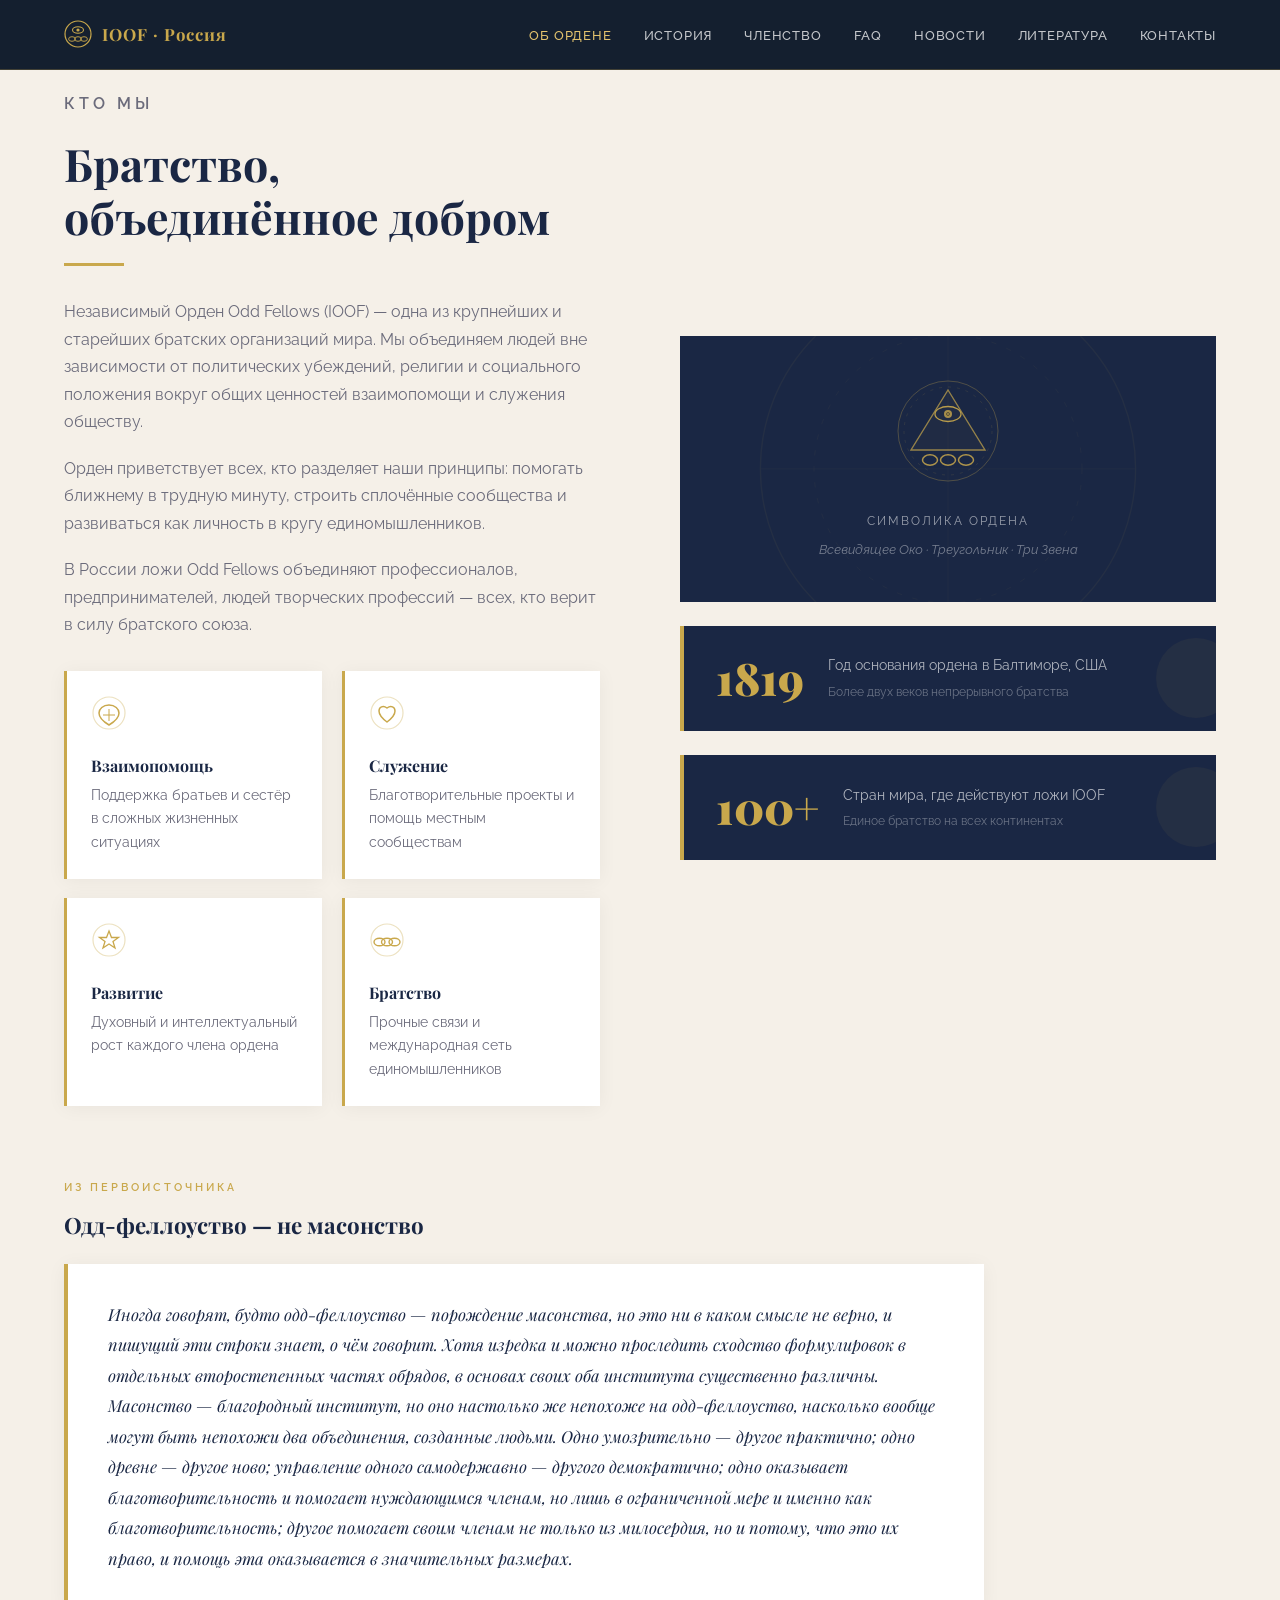
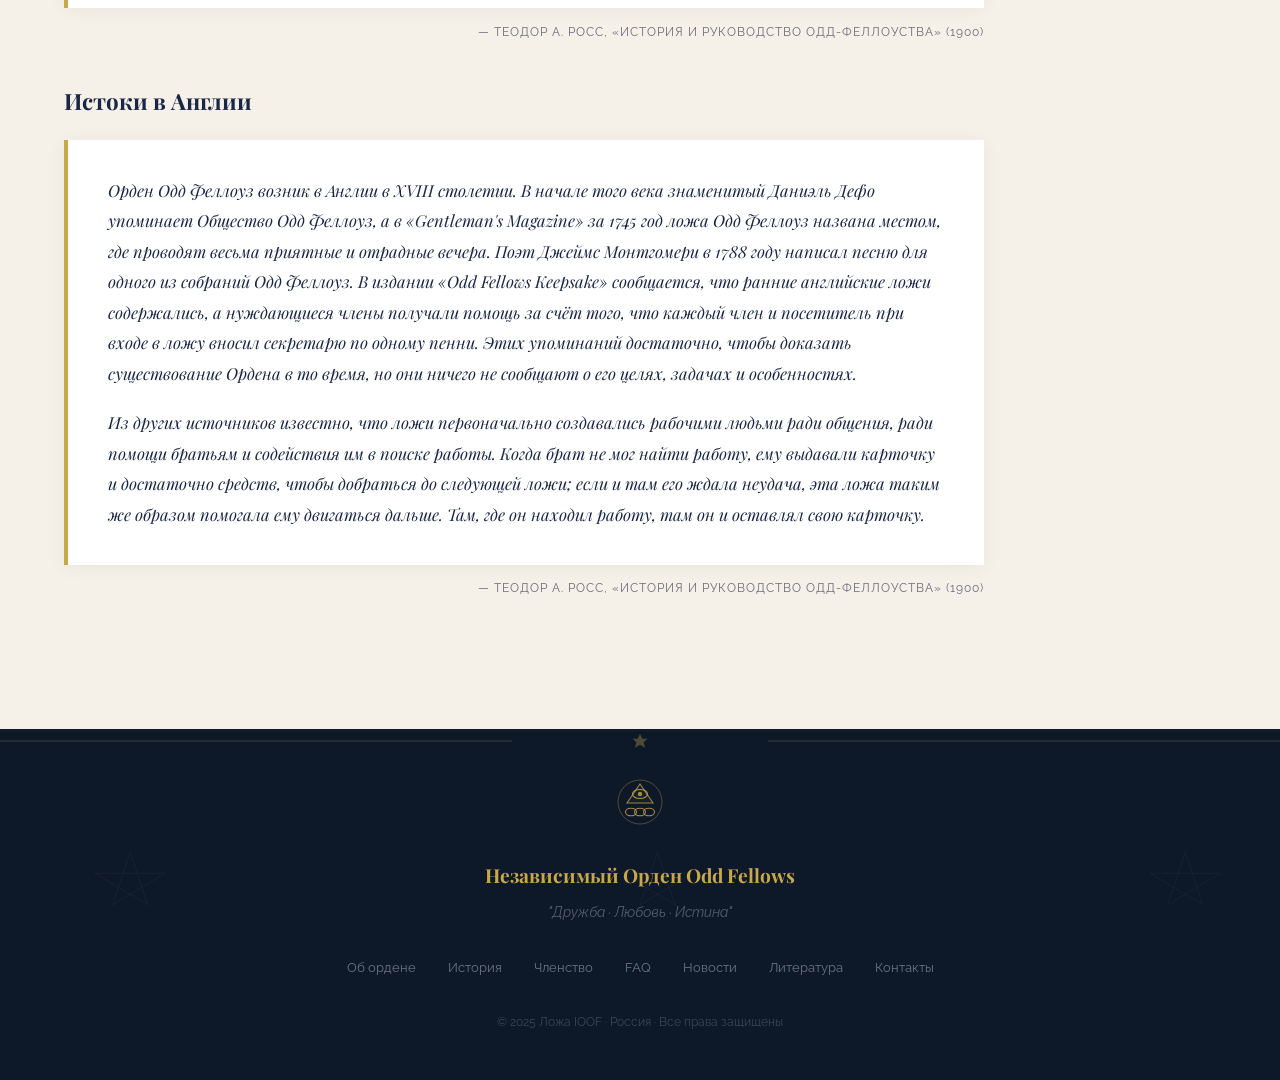
==== commit ff134ae3: "Remove redundant "Связаться с нами" nav CTA button The nav already links to Контакты right next to i" ====
--- a/about.html
+++ b/about.html
@@ -5,8 +5,13 @@
 <meta name="viewport" content="width=device-width, initial-scale=1.0">
 <title>Об ордене — Независимый Орден Odd Fellows</title>
 <meta name="description" content="Кто мы: братство Odd Fellows, объединяющее людей вокруг дружбы, служения и взаимопомощи.">
+<link rel="icon" href="favicon.svg" type="image/svg+xml">
+<link rel="icon" href="favicon.ico" sizes="any">
+<link rel="icon" href="favicon-32x32.png" type="image/png" sizes="32x32">
+<link rel="icon" href="favicon-16x16.png" type="image/png" sizes="16x16">
+<link rel="apple-touch-icon" href="apple-touch-icon.png">
 <link href="https://fonts.googleapis.com/css2?family=Playfair+Display:ital,wght@0,400;0,600;0,700;0,900;1,400&family=Raleway:wght@300;400;500;600&display=swap" rel="stylesheet">
-<link rel="stylesheet" href="style.css?v=3">
+<link rel="stylesheet" href="style.css?v=4">
 </head>
 <body>
 <nav>
@@ -29,7 +34,6 @@
     <li><a href="news.html">Новости</a></li>
     <li><a href="literature.html">Литература</a></li>
     <li><a href="contact.html">Контакты</a></li>
-    <li><a href="contact.html" class="nav-cta">Связаться с нами</a></li>
   </ul>
   <div class="burger" id="burger" onclick="toggleMenu()"><span></span><span></span><span></span></div>
 </nav>
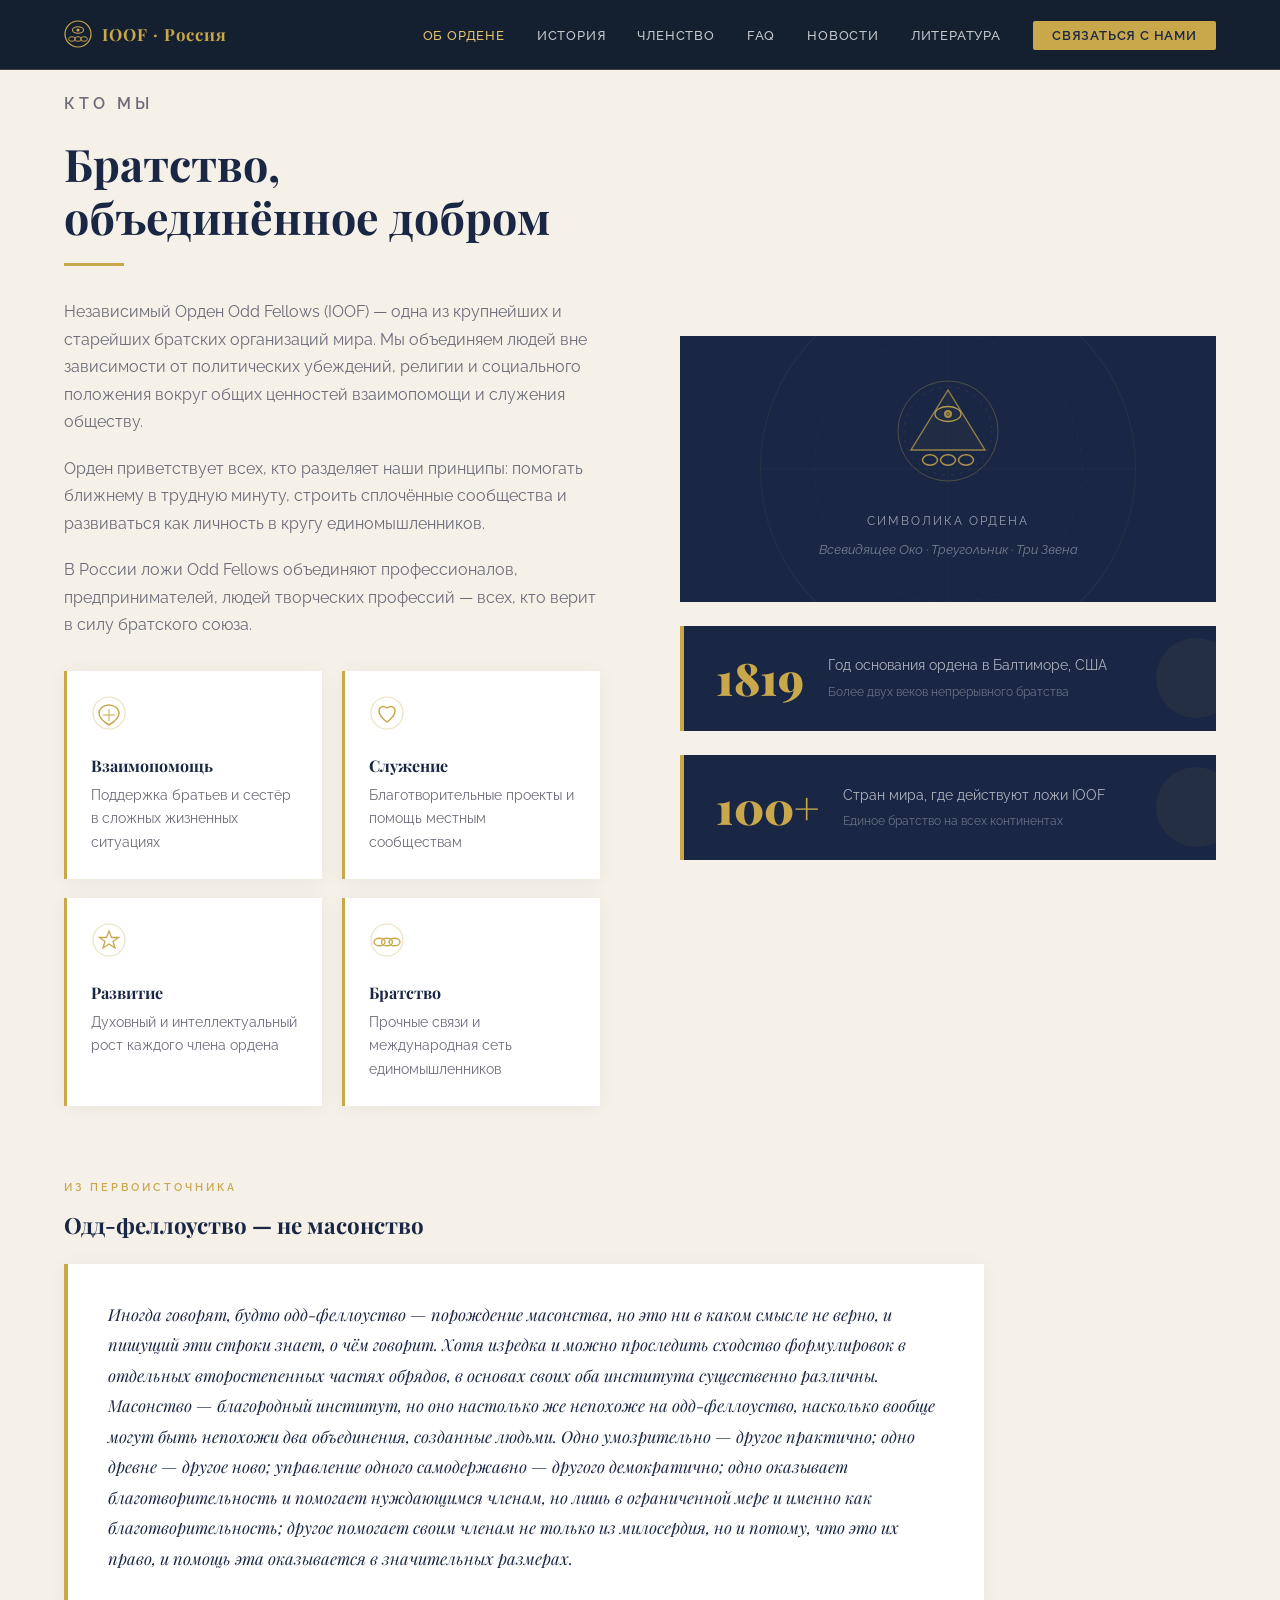
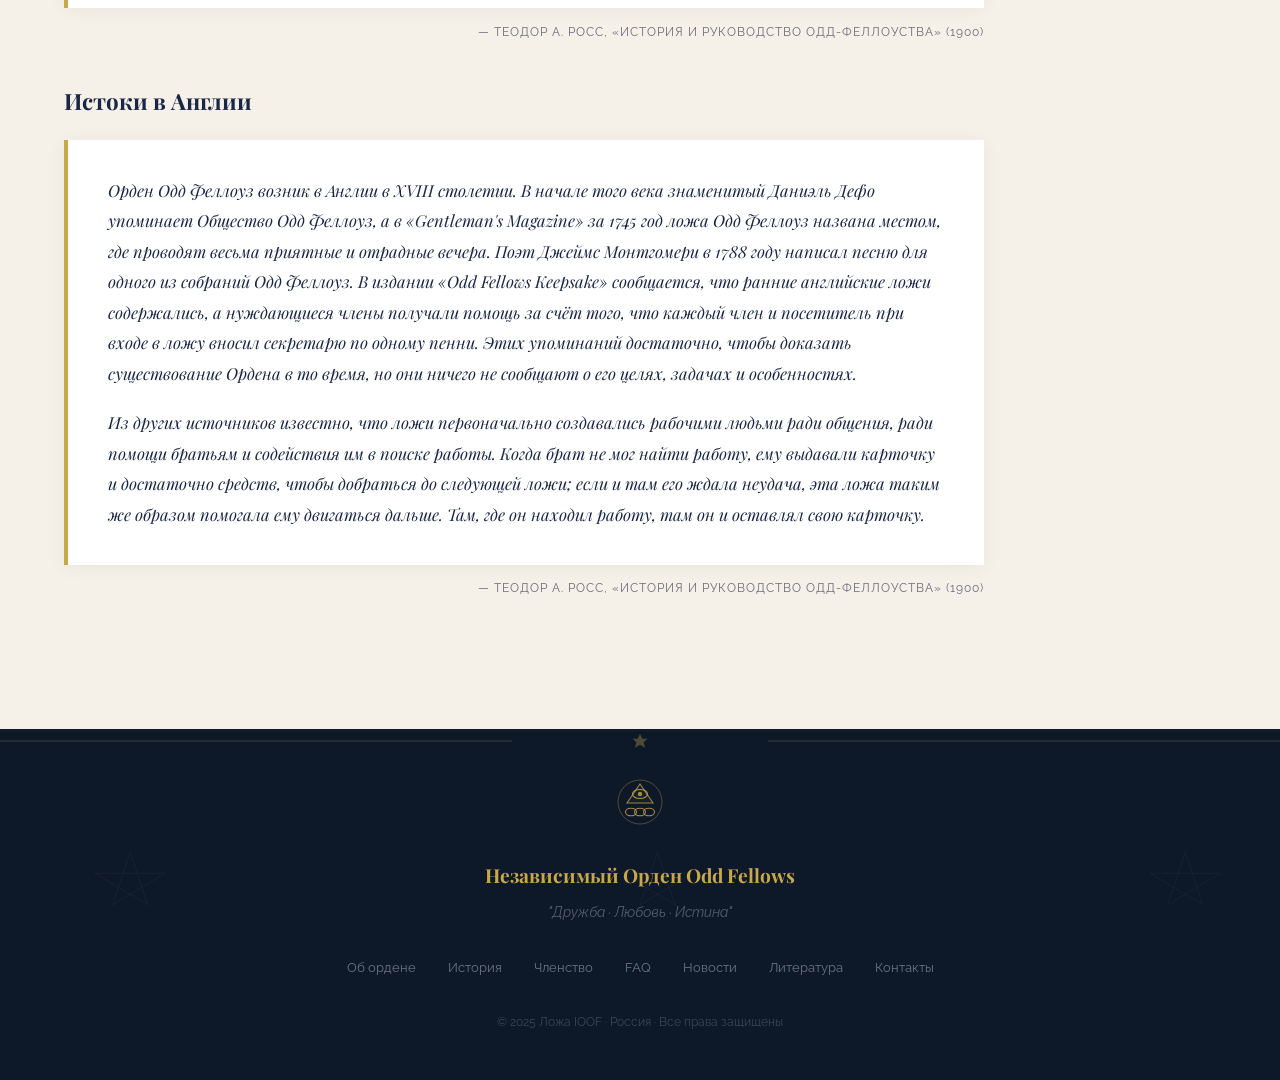
==== commit 1790ac9c: "Remove redundant Контакты nav link, keep the gold CTA button The "Связаться с нами" button already l" ====
--- a/about.html
+++ b/about.html
@@ -33,7 +33,7 @@
     <li><a href="faq.html">FAQ</a></li>
     <li><a href="news.html">Новости</a></li>
     <li><a href="literature.html">Литература</a></li>
-    <li><a href="contact.html">Контакты</a></li>
+    <li><a href="contact.html" class="nav-cta">Связаться с нами</a></li>
   </ul>
   <div class="burger" id="burger" onclick="toggleMenu()"><span></span><span></span><span></span></div>
 </nav>
